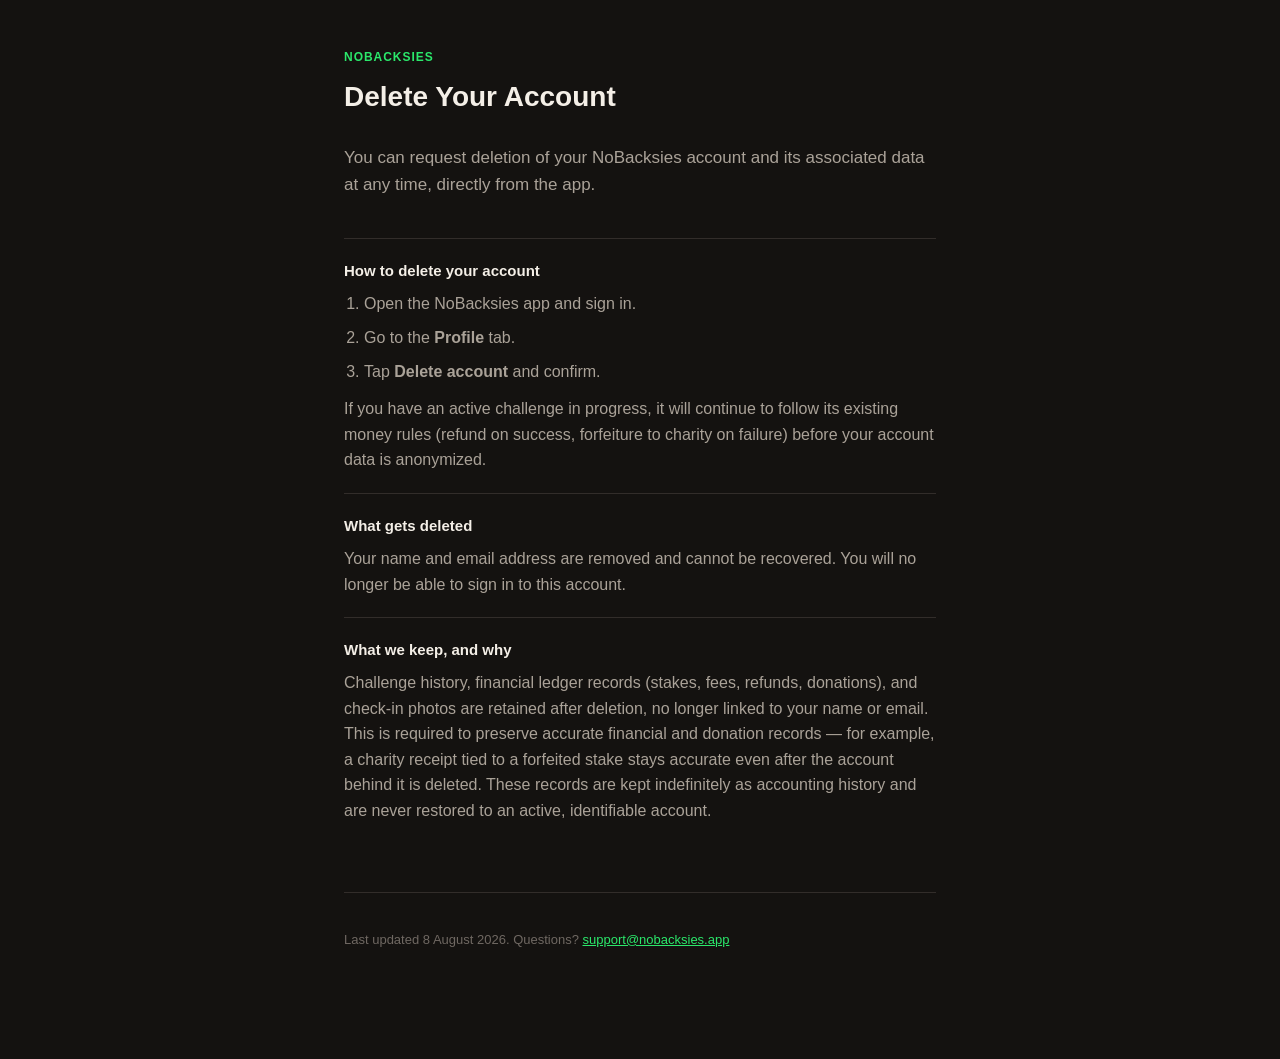
==== delete-account.html @ e73b13e0 "Add account deletion page for Play Console data-safety declaration" ====
<!doctype html>
<html lang="en">
<head>
<meta charset="utf-8">
<meta name="viewport" content="width=device-width, initial-scale=1">
<title>Delete Your Account — NoBacksies</title>
<style>
  :root {
    color-scheme: dark;
    --ink: #141210;
    --surface: #1c1917;
    --hairline: #322d2a;
    --text: #f4efe7;
    --text-secondary: #aaa298;
    --text-muted: #6f6862;
    --money: #2be86b;
  }
  * { box-sizing: border-box; }
  body {
    margin: 0;
    background: var(--ink);
    color: var(--text);
    font-family: -apple-system, BlinkMacSystemFont, "Segoe UI", Roboto, Helvetica, Arial, sans-serif;
    line-height: 1.6;
  }
  main {
    max-width: 640px;
    margin: 0 auto;
    padding: 48px 24px 96px;
  }
  .eyebrow {
    text-transform: uppercase;
    letter-spacing: 0.08em;
    font-size: 12px;
    color: var(--money);
    font-weight: 700;
    margin: 0 0 8px;
  }
  h1 {
    font-size: 28px;
    margin: 0 0 24px;
  }
  .intro {
    color: var(--text-secondary);
    font-size: 17px;
    margin-bottom: 40px;
  }
  section {
    padding: 20px 0;
    border-top: 1px solid var(--hairline);
  }
  section h2 {
    font-size: 15px;
    margin: 0 0 8px;
  }
  section p, section li {
    margin: 0;
    color: var(--text-secondary);
  }
  ol {
    margin: 0;
    padding-left: 20px;
  }
  ol li + li { margin-top: 8px; }
  footer {
    margin-top: 48px;
    padding-top: 24px;
    border-top: 1px solid var(--hairline);
    color: var(--text-muted);
    font-size: 13px;
  }
  a { color: var(--money); }
</style>
</head>
<body>
<main>
  <p class="eyebrow">NoBacksies</p>
  <h1>Delete Your Account</h1>
  <p class="intro">You can request deletion of your NoBacksies account and its associated data at any time, directly from the app.</p>

  <section>
    <h2>How to delete your account</h2>
    <ol>
      <li>Open the NoBacksies app and sign in.</li>
      <li>Go to the <strong>Profile</strong> tab.</li>
      <li>Tap <strong>Delete account</strong> and confirm.</li>
    </ol>
    <p style="margin-top: 12px;">If you have an active challenge in progress, it will continue to follow its existing money rules (refund on success, forfeiture to charity on failure) before your account data is anonymized.</p>
  </section>

  <section>
    <h2>What gets deleted</h2>
    <p>Your name and email address are removed and cannot be recovered. You will no longer be able to sign in to this account.</p>
  </section>

  <section>
    <h2>What we keep, and why</h2>
    <p>Challenge history, financial ledger records (stakes, fees, refunds, donations), and check-in photos are retained after deletion, no longer linked to your name or email. This is required to preserve accurate financial and donation records — for example, a charity receipt tied to a forfeited stake stays accurate even after the account behind it is deleted. These records are kept indefinitely as accounting history and are never restored to an active, identifiable account.</p>
  </section>

  <footer>
    <p>Last updated 8 August 2026. Questions? <a href="mailto:support@nobacksies.app">support@nobacksies.app</a></p>
  </footer>
</main>
</body>
</html>
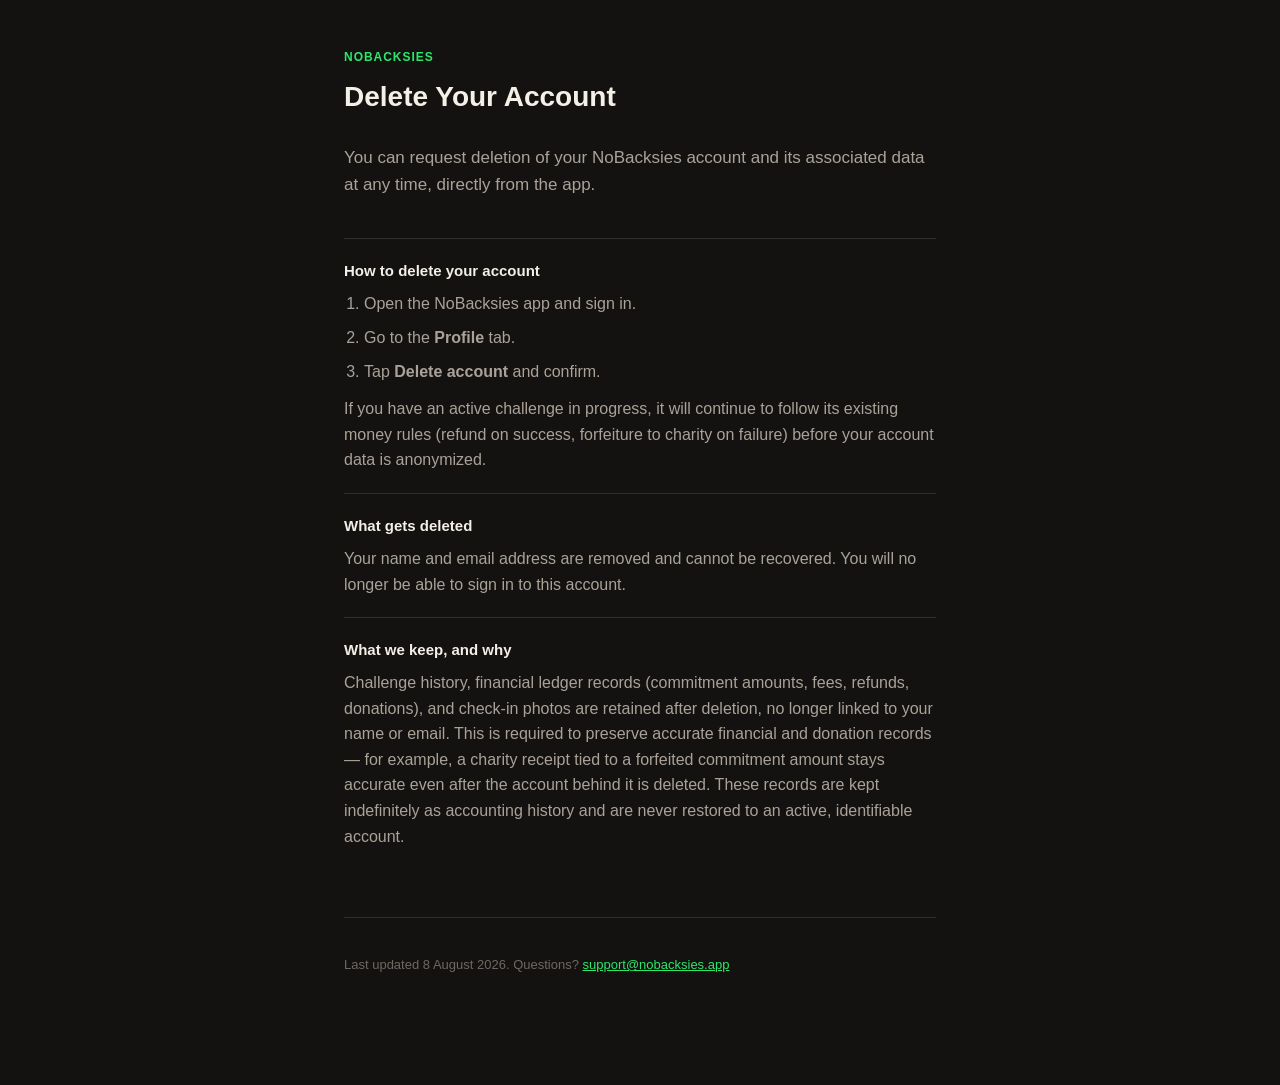
==== commit 44670da1: "Rewrite legal pages to describe the real product, not payment-gateway boilerplate terms.html and ref" ====
--- a/delete-account.html
+++ b/delete-account.html
@@ -95,7 +95,7 @@
 
   <section>
     <h2>What we keep, and why</h2>
-    <p>Challenge history, financial ledger records (stakes, fees, refunds, donations), and check-in photos are retained after deletion, no longer linked to your name or email. This is required to preserve accurate financial and donation records — for example, a charity receipt tied to a forfeited stake stays accurate even after the account behind it is deleted. These records are kept indefinitely as accounting history and are never restored to an active, identifiable account.</p>
+    <p>Challenge history, financial ledger records (commitment amounts, fees, refunds, donations), and check-in photos are retained after deletion, no longer linked to your name or email. This is required to preserve accurate financial and donation records — for example, a charity receipt tied to a forfeited commitment amount stays accurate even after the account behind it is deleted. These records are kept indefinitely as accounting history and are never restored to an active, identifiable account.</p>
   </section>
 
   <footer>
